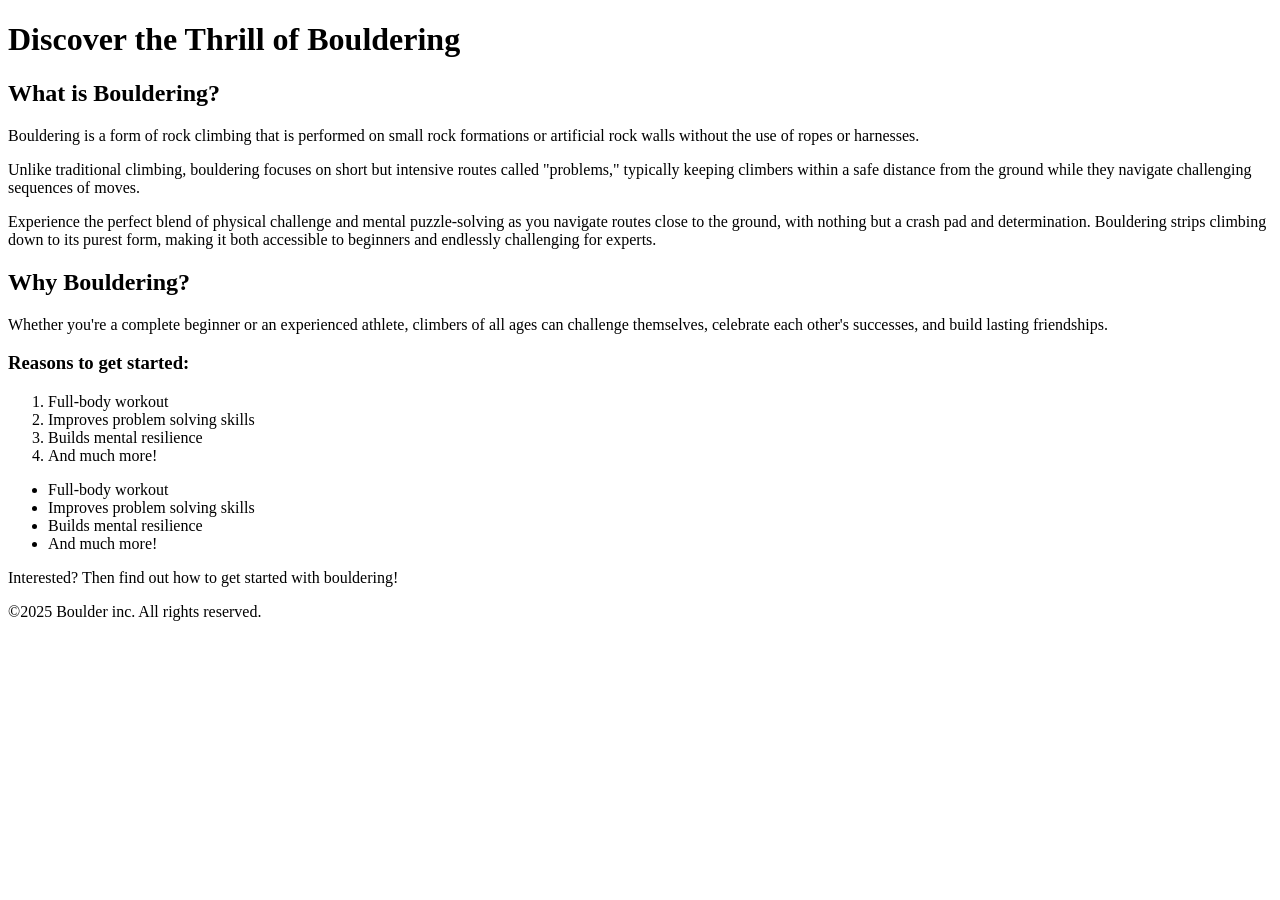
==== index.html @ bbea9678 "feat: first page" ====
<!doctype html>
<html>
  <head>
    <title>My first website</title>
  </head>
  <body>
    <!-- I can only use one h1 element per html document -->
    <header>
      <h1>Discover the Thrill of Bouldering</h1>
    </header>

    <main>
      <section>
        <h2>What is Bouldering?</h2>
        <p>
          Bouldering is a form of rock climbing that is performed on small rock
          formations or artificial rock walls without the use of ropes or
          harnesses.
        </p>
        <p>
          Unlike traditional climbing, bouldering focuses on short but intensive
          routes called "problems," typically keeping climbers within a safe
          distance from the ground while they navigate challenging sequences of
          moves.
        </p>
        <p>
          Experience the perfect blend of physical challenge and mental
          puzzle-solving as you navigate routes close to the ground, with
          nothing but a crash pad and determination. Bouldering strips climbing
          down to its purest form, making it both accessible to beginners and
          endlessly challenging for experts.
        </p>
      </section>

      <section>
        <h2>Why Bouldering?</h2>
        <p>
          Whether you're a complete beginner or an experienced athlete, climbers
          of all ages can challenge themselves, celebrate each other's
          successes, and build lasting friendships.
        </p>
      </section>

      <section>
        <h3>Reasons to get started:</h3>
        <ol>
          <li>Full-body workout</li>
          <li>Improves problem solving skills</li>
          <li>Builds mental resilience</li>
          <li>And much more!</li>
        </ol>
        <ul>
          <li>Full-body workout</li>
          <li>Improves problem solving skills</li>
          <li>Builds mental resilience</li>
          <li>And much more!</li>
        </ul>
        <p>Interested? Then find out how to get started with bouldering!</p>
      </section>
    </main>
    <footer>
      <p>©2025 Boulder inc. All rights reserved.</p>
    </footer>
  </body>
</html>
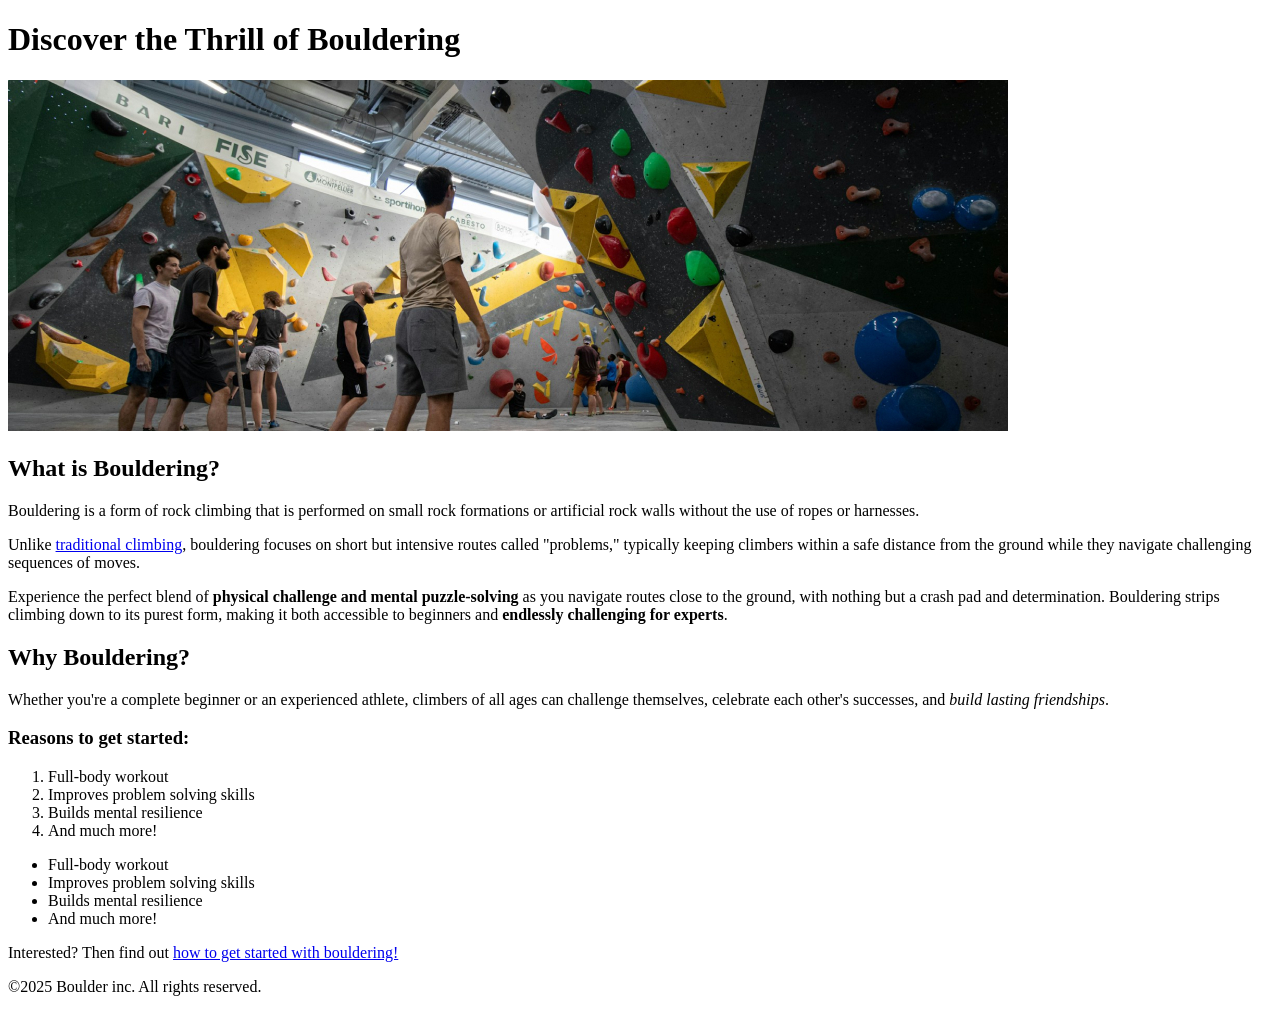
==== commit 1f934334: "feat: added images" ====
--- a/index.html
+++ b/index.html
@@ -1,16 +1,17 @@
 <!doctype html>
 <html>
   <head>
-    <title>My first website</title>
+    <title>Bouldering - HomePage</title>
   </head>
   <body>
     <!-- I can only use one h1 element per html document -->
     <header>
       <h1>Discover the Thrill of Bouldering</h1>
     </header>
-
     <main>
       <section>
+        <img src="./images/bouldering-gym.jpg" alt="Indoor bouldering gym" />
+
         <h2>What is Bouldering?</h2>
         <p>
           Bouldering is a form of rock climbing that is performed on small rock
@@ -18,17 +19,20 @@
           harnesses.
         </p>
         <p>
-          Unlike traditional climbing, bouldering focuses on short but intensive
-          routes called "problems," typically keeping climbers within a safe
-          distance from the ground while they navigate challenging sequences of
-          moves.
+          Unlike
+          <a href="https://en.wikipedia.org/wiki/Traditional_climbing"
+            >traditional climbing</a
+          >, bouldering focuses on short but intensive routes called "problems,"
+          typically keeping climbers within a safe distance from the ground
+          while they navigate challenging sequences of moves.
         </p>
         <p>
-          Experience the perfect blend of physical challenge and mental
-          puzzle-solving as you navigate routes close to the ground, with
-          nothing but a crash pad and determination. Bouldering strips climbing
-          down to its purest form, making it both accessible to beginners and
-          endlessly challenging for experts.
+          Experience the perfect blend of
+          <strong>physical challenge and mental puzzle-solving</strong> as you
+          navigate routes close to the ground, with nothing but a crash pad and
+          determination. Bouldering strips climbing down to its purest form,
+          making it both accessible to beginners and
+          <strong>endlessly challenging for experts</strong>.
         </p>
       </section>
 
@@ -37,7 +41,7 @@
         <p>
           Whether you're a complete beginner or an experienced athlete, climbers
           of all ages can challenge themselves, celebrate each other's
-          successes, and build lasting friendships.
+          successes, and <em>build lasting friendships</em>.
         </p>
       </section>
 
@@ -55,7 +59,10 @@
           <li>Builds mental resilience</li>
           <li>And much more!</li>
         </ul>
-        <p>Interested? Then find out how to get started with bouldering!</p>
+        <p>
+          Interested? Then find out
+          <a href="getting-started.html">how to get started with bouldering!</a>
+        </p>
       </section>
     </main>
     <footer>
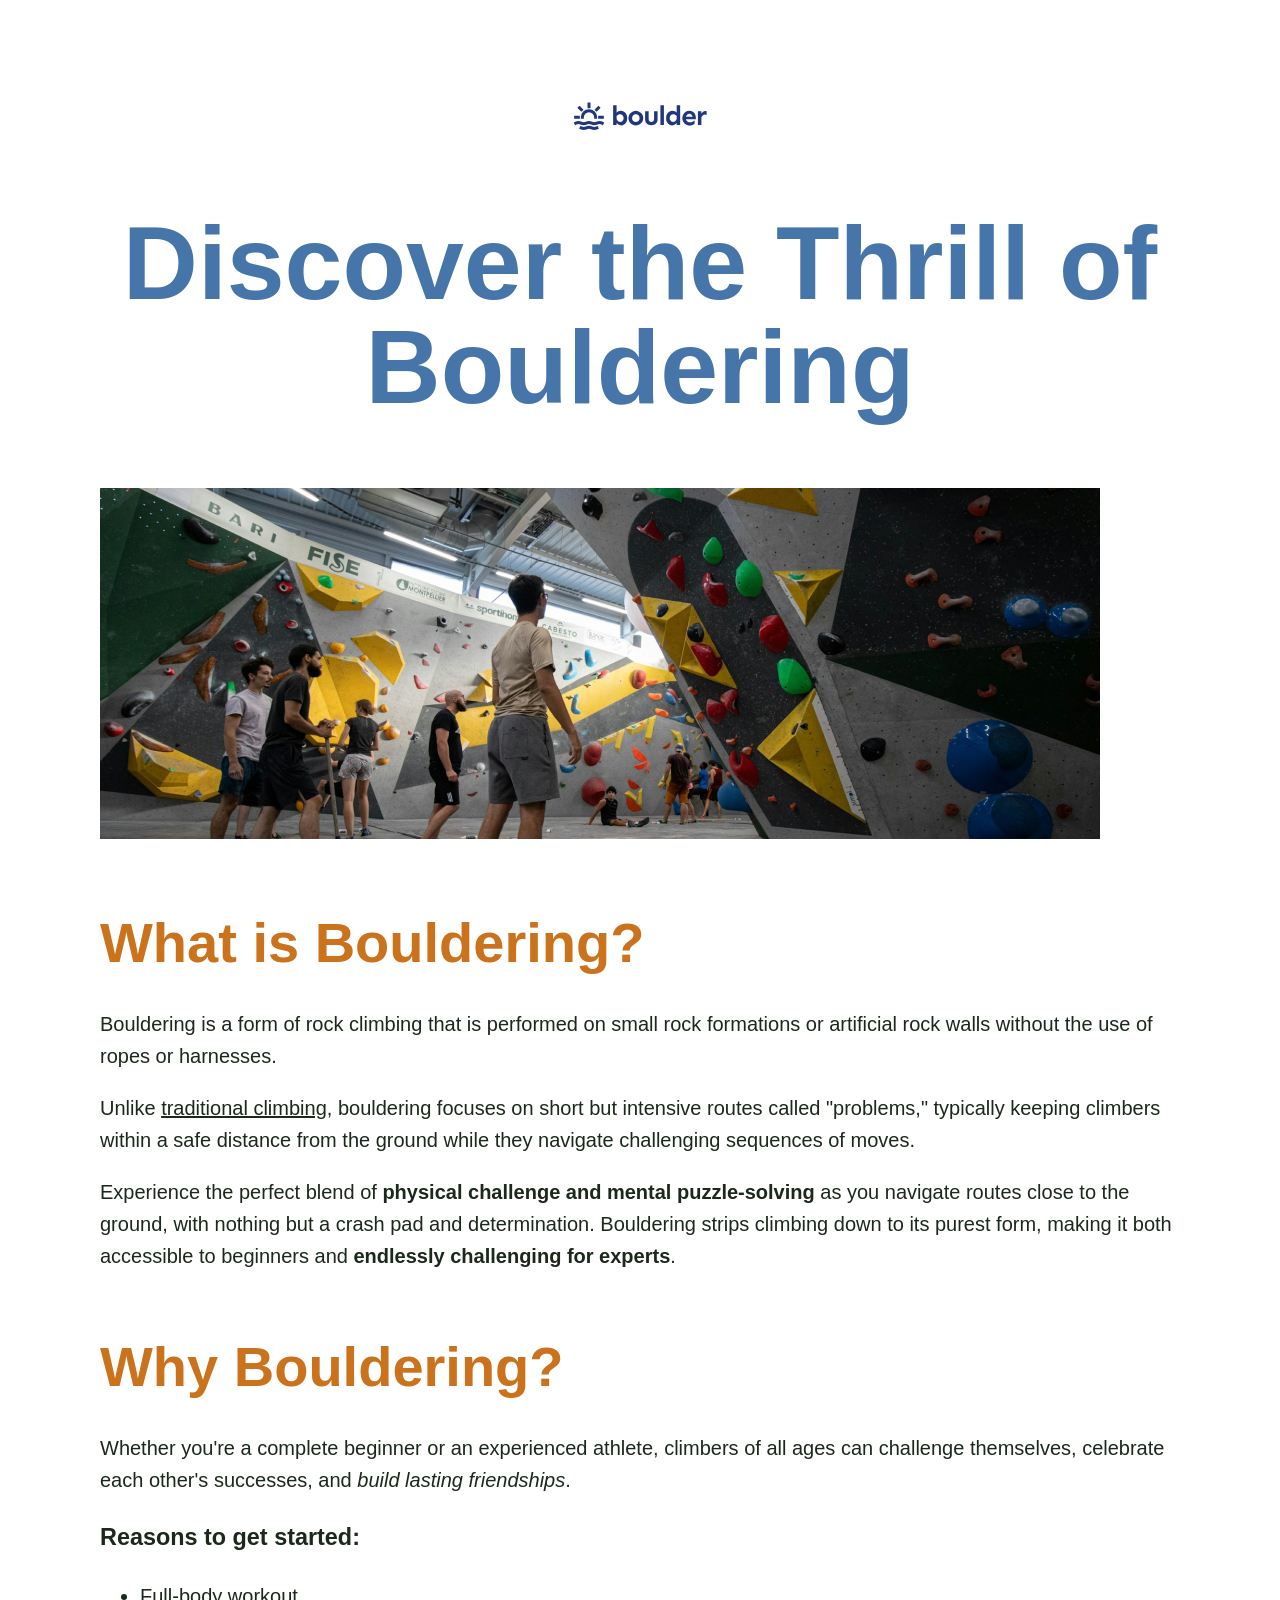
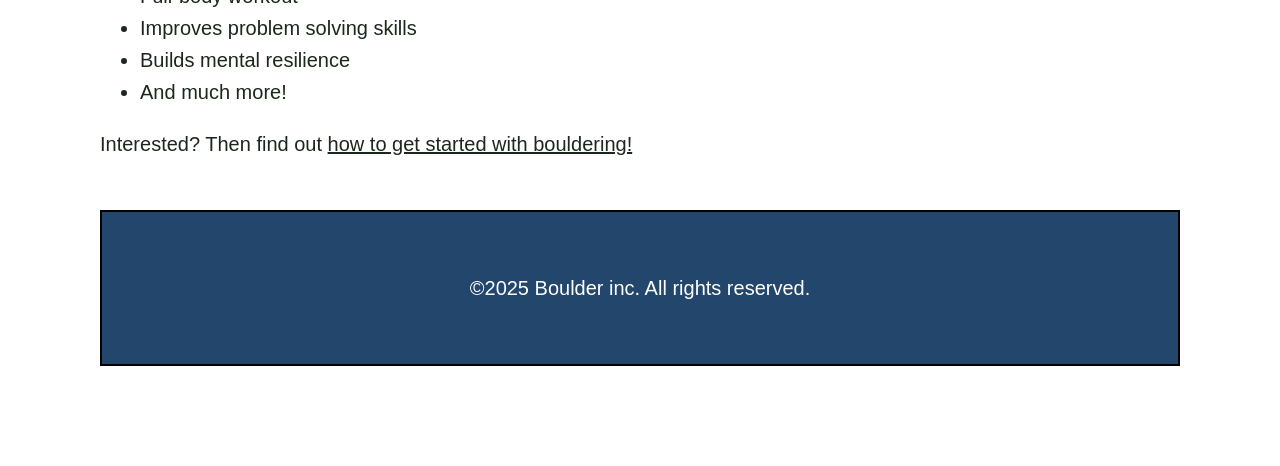
==== commit 87b9fb66: "feat: added some css stying" ====
--- a/index.html
+++ b/index.html
@@ -2,16 +2,18 @@
 <html>
   <head>
     <title>Bouldering - HomePage</title>
+    <link href="./css/style.css" rel="stylesheet" />
   </head>
   <body>
     <!-- I can only use one h1 element per html document -->
     <header>
-      <h1>Discover the Thrill of Bouldering</h1>
+      <img src="images/logo.svg" alt="logo" />
     </header>
     <main>
+      <h1>Discover the Thrill of Bouldering</h1>
+
+      <img src="./images/bouldering-gym.jpg" alt="Indoor bouldering gym" />
       <section>
-        <img src="./images/bouldering-gym.jpg" alt="Indoor bouldering gym" />
-
         <h2>What is Bouldering?</h2>
         <p>
           Bouldering is a form of rock climbing that is performed on small rock
@@ -43,16 +45,8 @@
           of all ages can challenge themselves, celebrate each other's
           successes, and <em>build lasting friendships</em>.
         </p>
-      </section>
 
-      <section>
         <h3>Reasons to get started:</h3>
-        <ol>
-          <li>Full-body workout</li>
-          <li>Improves problem solving skills</li>
-          <li>Builds mental resilience</li>
-          <li>And much more!</li>
-        </ol>
         <ul>
           <li>Full-body workout</li>
           <li>Improves problem solving skills</li>
--- a/css/style.css
+++ b/css/style.css
@@ -0,0 +1,47 @@
+* {
+  box-sizing: border-box;
+}
+
+body {
+  font-family: Arial, Helvetica, sans-serif;
+  color: #1b281b;
+  font-size: 1.25rem;
+  line-height: 1.6;
+  margin: 100px;
+}
+
+h1 {
+  color: #4676a9;
+  text-align: center;
+  font-size: 6.5rem;
+  line-height: 1;
+  padding-inline: 10px;
+}
+
+section {
+  margin-block: 50px;
+}
+
+header {
+  text-align: center;
+}
+
+h2 {
+  color: #cb721c;
+  font-size: 3.5rem;
+  margin-block: 20px;
+}
+
+a {
+  color: inherit;
+}
+
+footer {
+  text-align: center;
+  padding: 40px;
+  background-color: #22466c;
+  color: #ffffff;
+  border-color: black;
+  border-width: 2px;
+  border-style: solid;
+}
